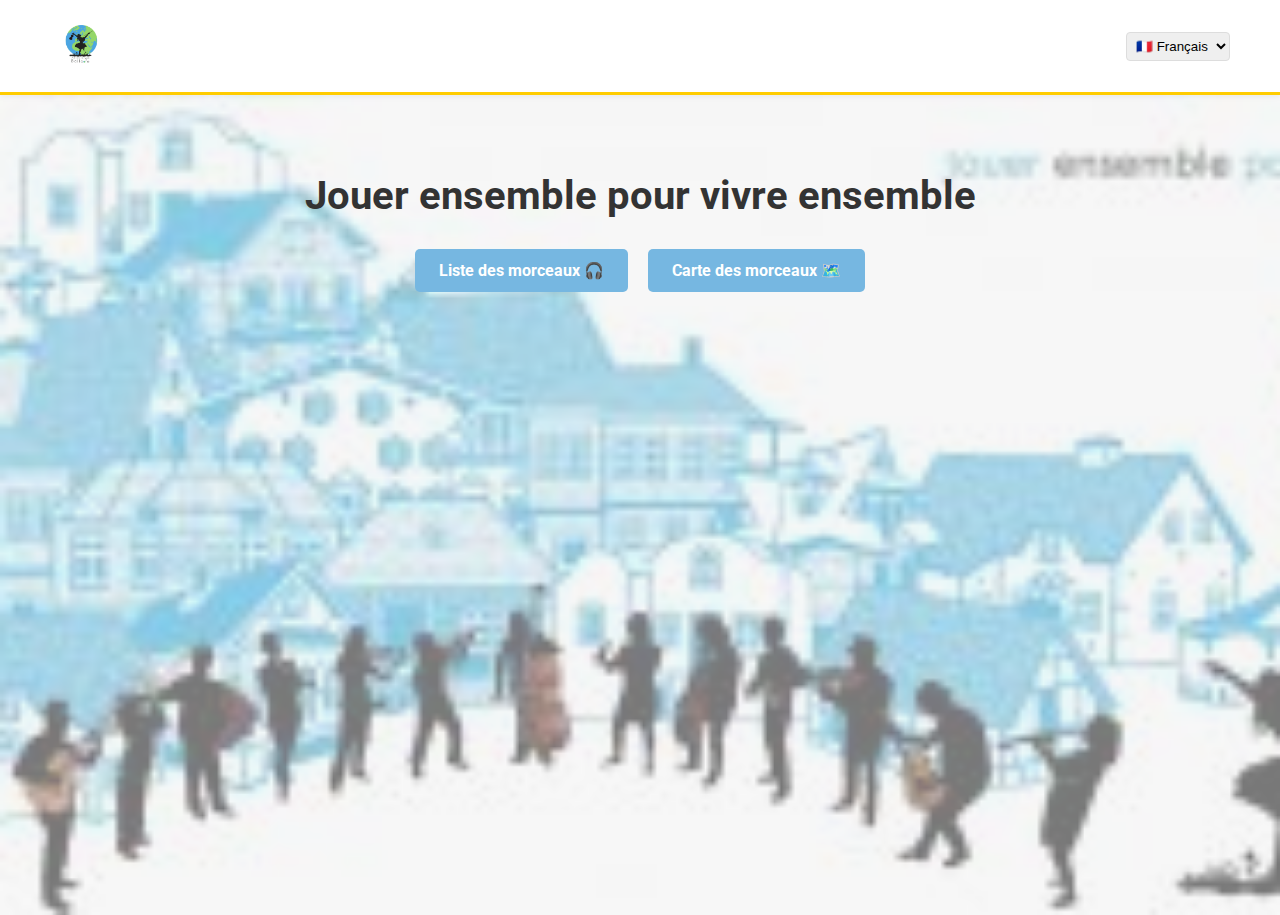
==== index.html @ b9c15def "Update index.html" ====
<!DOCTYPE html>
<html lang="fr">
<head>
    <meta charset="UTF-8">
    <meta name="viewport" content="width=device-width, initial-scale=1.0">
    <title>Ballade - Jouer ensemble pour vivre ensemble</title>
    <link rel="stylesheet" href="style.css">
    <link href="https://fonts.googleapis.com/css2?family=Roboto:wght@300;400;700&display=swap" rel="stylesheet">
</head>
<body>
    <header>
        <div class="logo-container">
            <img src="logo_de_ballade.png" alt="Association Ballade">
        </div>
        <nav>
        
        </nav>
        <select id="language-select">
            <option value="fr">🇫🇷 Français</option>
            <option value="en">🇬🇧 English</option>
        </select>
    </header>

    <main>
        <div class="hero-section">
            <div class="hero-illustration">
                <div class="background-houses" style="background-image: url('image_ballade.jpg');"></div>
                <div class="musicians">
                    <div class="musician-grid">
                        <!-- Musician silhouettes will be added via CSS -->
                    </div>
                </div>
                <div class="decorative-elements">
                    <div class="bird"></div>
                    <div class="tree"></div>
                    <div class="wagon"></div>
                </div>
            </div>
            <div class="hero-content">
                <h1>Jouer ensemble pour vivre ensemble</h1>
                <div class="cta-buttons">
                    <a href="tracks.html" class="cta-button">Liste des morceaux 🎧</a>
                    <a href="map.html" class="cta-button">Carte des morceaux 🗺️</a>
                </div>
            </div>
        </div>
    </main>

    <script src="lang.js"></script>
</body>
</html>
---- style.css ----
/* Variables globales */
:root {
  --primary-color: #ffcc00;
  --secondary-color: #ff6600;
  --accent-color: #ff0000;
  --dark-bg: rgba(0, 0, 0, 0.8);
  --gradient-bg: linear-gradient(45deg, #0f0c29, #302b63, #24243e);
  --box-shadow: 0px 0px 15px rgba(255, 204, 0, 0.5);
  --border: 3px solid var(--primary-color);
  --main-bg-color: #1e3a5f; /* Nouvelle couleur de fond (bleu marine) remplaçant le noir */
}

/* Base */
body {
  font-family: 'Press Start 2P', cursive;
  background: var(--main-bg-color);
  color: white;
  text-align: center;
  margin: 0;
  padding: 0;
}

/* Logo réduit */
.logo-container img {
  max-width: 40px; /* Logo beaucoup plus petit */
  height: auto;
  margin: 10px;
}

/* Navigation */
nav {
  background: rgba(0, 0, 0, 0.4); /* Fond semi-transparent */
  padding: 10px 0;
}

nav ul {
  list-style: none;
  padding: 0;
  margin: 0;
  display: flex;
  justify-content: center;
  gap: 20px;
}

nav ul li {
  display: inline;
}

nav ul li a {
  color: white;
  text-decoration: none;
  font-size: 16px;
  padding: 8px 12px;
  transition: 0.3s;
}

nav ul li a:hover {
  background: var(--primary-color);
  color: #222;
  border-radius: 5px;
}

/* Header */
header {
  display: flex;
  align-items: center;
  justify-content: space-between;
  background-color: var(--dark-bg);
  padding: 8px 15px;
  border-bottom: 3px solid var(--primary-color);
  box-shadow: 0px 3px 8px rgba(255, 204, 0, 0.5);
}

#title {
  flex-grow: 1;
  font-size: 1.3em;
  text-shadow: 2px 2px 4px rgba(255, 204, 0, 0.8);
}

/* Conteneurs */
#library, #player {
  margin: 25px auto;
  background: var(--dark-bg);
  padding: 15px;
  border-radius: 10px;
  box-shadow: var(--box-shadow);
  border: var(--border);
}

#library {
  width: 90%;
  max-width: 60px;
}

#player {
  width: 80%;
  max-width: 40px;
}

/* Sélecteur de langue */
#language-selector {
  font-size: 14px;
  padding: 4px;
  border-radius: 5px;
  border: 1px solid #ddd;
  cursor: pointer;
}

/* Bannière d'accueil */
.welcome-banner {
  background: linear-gradient(to right, rgba(30, 58, 95, 0.7), rgba(30, 58, 95, 0.9));
  padding: 20px;
  border-top: 2px solid var(--primary-color);
  border-bottom: 2px solid var(--primary-color);
}
/* 🗺️ Carte interactive */
#map-container {
    margin: 30px auto;
    width: 90%;
    max-width: 800px;
    padding: 10px;
    background: rgba(0, 0, 0, 0.6);
    border-radius: 12px;
    box-shadow: 0px 0px 15px rgba(255, 204, 0, 0.5);
    border: 2px solid #ffcc00;
}

#map {
    height: 450px;
    width: 100%;
    border-radius: 8px;
    border: 1px solid #ffcc00;
}

/* Styles pour les marqueurs de la carte */
.map-marker {
    color: #ffcc00;
    font-size: 1em;
    font-weight: bold;
}

.map-popup {
    max-width: 250px;
    padding: 10px;
    background: rgba(0, 0, 0, 0.8);
    color: white;
    border-radius: 5px;
    font-size: 0.9em;
}

.map-popup img {
    max-width: 100%;
    border-radius: 5px;
    margin-bottom: 8px;
}

/* Contrôles de la carte */
.map-controls {
    margin-top: 10px;
    display: flex;
    justify-content: center;
    gap: 10px;
}

.map-controls button {
    background: linear-gradient(45deg, #ffcc00, #ff6600);
    border: 1px solid white;
    color: black;
    padding: 8px 12px;
    cursor: pointer;
    font-size: 0.8em;
    border-radius: 5px;
    font-weight: bold;
    transition: 0.3s;
}

.map-controls button:hover {
    background: linear-gradient(45deg, #ff6600, #ff0000);
    transform: scale(1.05);
}

/* Style pour la légende de la carte */
.map-legend {
    background: rgba(0, 0, 0, 0.7);
    padding: 10px;
    border-radius: 5px;
    margin-top: 10px;
    display: flex;
    flex-wrap: wrap;
    justify-content: center;
    gap: 10px;
}

.legend-item {
    display: flex;
    align-items: center;
    margin-right: 15px;
}

.legend-color {
    width: 15px;
    height: 15px;
    margin-right: 5px;
    border-radius: 3px;
}

/* Responsive pour la carte */
@media (max-width: 768px) {
    #map {
        height: 350px;
    }
    
    .map-controls {
        flex-direction: column;
        align-items: center;
    }
}
/* Section des partitions PDF */
.pdf-section {
    margin-top: 20px;
    padding: 15px;
    background: #f8f9fa;
    border-radius: 8px;
    box-shadow: 0 4px 6px rgba(0, 0, 0, 0.1);
    text-align: center;
}

/* Titre de la section PDF */
.pdf-section h2 {
    color: #333;
    font-size: 20px;
    margin-bottom: 10px;
}

/* Conteneur du PDF */
iframe#pdf-viewer {
    width: 100%;
    height: 600px;
    border: none;
    background: #fff;
    box-shadow: 0 2px 10px rgba(0, 0, 0, 0.2);
    border-radius: 5px;
}

/* Style pour le bouton de téléchargement */
#downloadPDF {
    display: inline-block;
    margin-top: 15px;
    padding: 10px 15px;
    background: #007bff;
    color: white;
    text-decoration: none;
    border-radius: 5px;
    font-weight: bold;
    transition: 0.3s;
}

#downloadPDF:hover {
    background: #0056b3;
}
:root {
    --primary-blue: #76b7e1;
    --text-color: #333;
    --background-color: #f0f0f0;
}

body {
    font-family: 'Roboto', sans-serif;
    margin: 0;
    padding: 0;
    background-color: var(--background-color);
    color: var(--text-color);
}

header {
    display: flex;
    justify-content: space-between;
    align-items: center;
    padding: 15px 50px;
    background-color: white;
    box-shadow: 0 2px 5px rgba(0,0,0,0.1);
}

.logo-container img {
    max-height: 50px;
}

nav ul {
    display: flex;
    list-style: none;
    gap: 20px;
}

nav ul li a {
    text-decoration: none;
    color: var(--text-color);
    font-weight: 500;
    transition: color 0.3s;
}

nav ul li a:hover {
    color: var(--primary-blue);
}

#language-select {
    border: 1px solid #ddd;
    padding: 5px;
    border-radius: 4px;
}

.hero-section {
    position: relative;
    height: calc(100vh - 80px);
    display: flex;
    flex-direction: column;
}

.hero-illustration {
    position: absolute;
    top: 0;
    left: 0;
    width: 100%;
    height: 100%;
    z-index: 1;
    overflow: hidden;
}

.background-houses {
    position: absolute;
    top: 0;
    left: 0;
    width: 100%;
    height: 100%;
    background: url('background-houses.png') no-repeat center center;
    background-size: cover;
    opacity: 0.5;
}

.musicians {
    position: absolute;
    bottom: 0;
    left: 0;
    width: 100%;
    height: 50%;
    display: flex;
    justify-content: center;
    align-items: flex-end;
}

.musician-grid {
    display: flex;
    justify-content: center;
    align-items: flex-end;
    gap: 20px;
    width: 100%;
    height: 100%;
    background: url('musicians-silhouettes.png') no-repeat bottom center;
    background-size: contain;
}

.decorative-elements {
    position: absolute;
}

.bird {
    position: absolute;
    top: 50px;
    right: 50px;
    width: 100px;
    height: 100px;
    background: url('bird.png') no-repeat;
    background-size: contain;
}

.tree {
    position: absolute;
    bottom: 50px;
    right: 50px;
    width: 200px;
    height: 300px;
    background: url('tree.png') no-repeat;
    background-size: contain;
}

.wagon {
    position: absolute;
    bottom: 50px;
    left: 50px;
    width: 150px;
    height: 100px;
    background: url('wagon.png') no-repeat;
    background-size: contain;
}

.hero-content {
    position: relative;
    z-index: 10;
    text-align: center;
    padding-top: 50px;
}

.hero-content h1 {
    font-size: 2.5rem;
    color: var(--text-color);
    margin-bottom: 30px;
}

.cta-buttons {
    display: flex;
    justify-content: center;
    gap: 20px;
}

.cta-button {
    text-decoration: none;
    padding: 12px 24px;
    background-color: var(--primary-blue);
    color: white;
    border-radius: 5px;
    font-weight: bold;
    transition: background-color 0.3s;
}

.cta-button:hover {
    background-color: darken(var(--primary-blue), 10%);
}

@media (max-width: 768px) {
    header {
        flex-direction: column;
        padding: 15px;
    }

    nav ul {
        margin-top: 15px;
    }

    .hero-content h1 {
        font-size: 1.8rem;
    }

    .cta-buttons {
        flex-direction: column;
    }
}
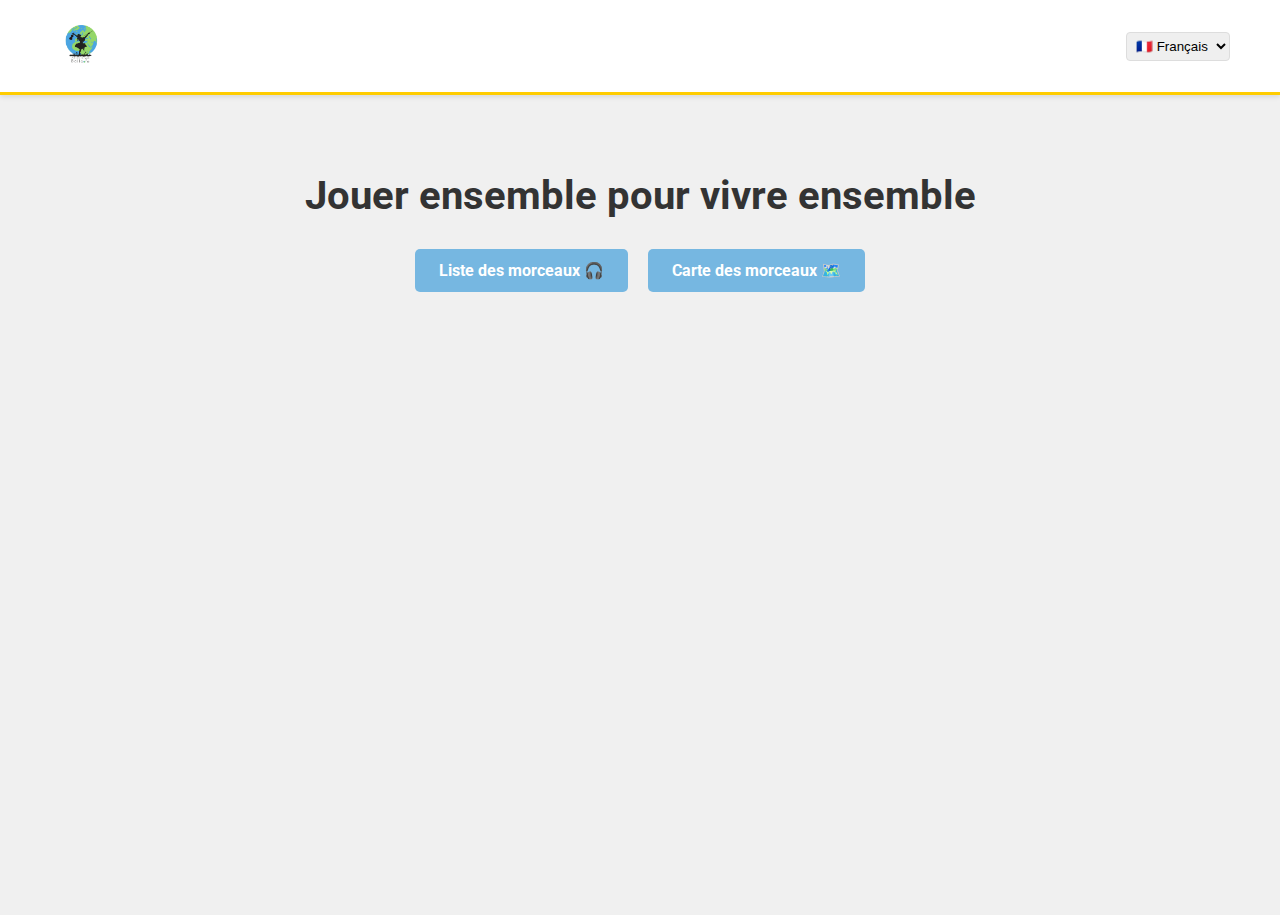
==== commit 3ded8fb2: "Update index.html" ====
--- a/index.html
+++ b/index.html
@@ -24,7 +24,7 @@
     <main>
         <div class="hero-section">
             <div class="hero-illustration">
-                <div class="background-houses" style="background-image: url('image_ballade.jpg');"></div>
+                <div class="background-houses" style="background-image: url('image_ballade1.jpg');"></div>
                 <div class="musicians">
                     <div class="musician-grid">
                         <!-- Musician silhouettes will be added via CSS -->
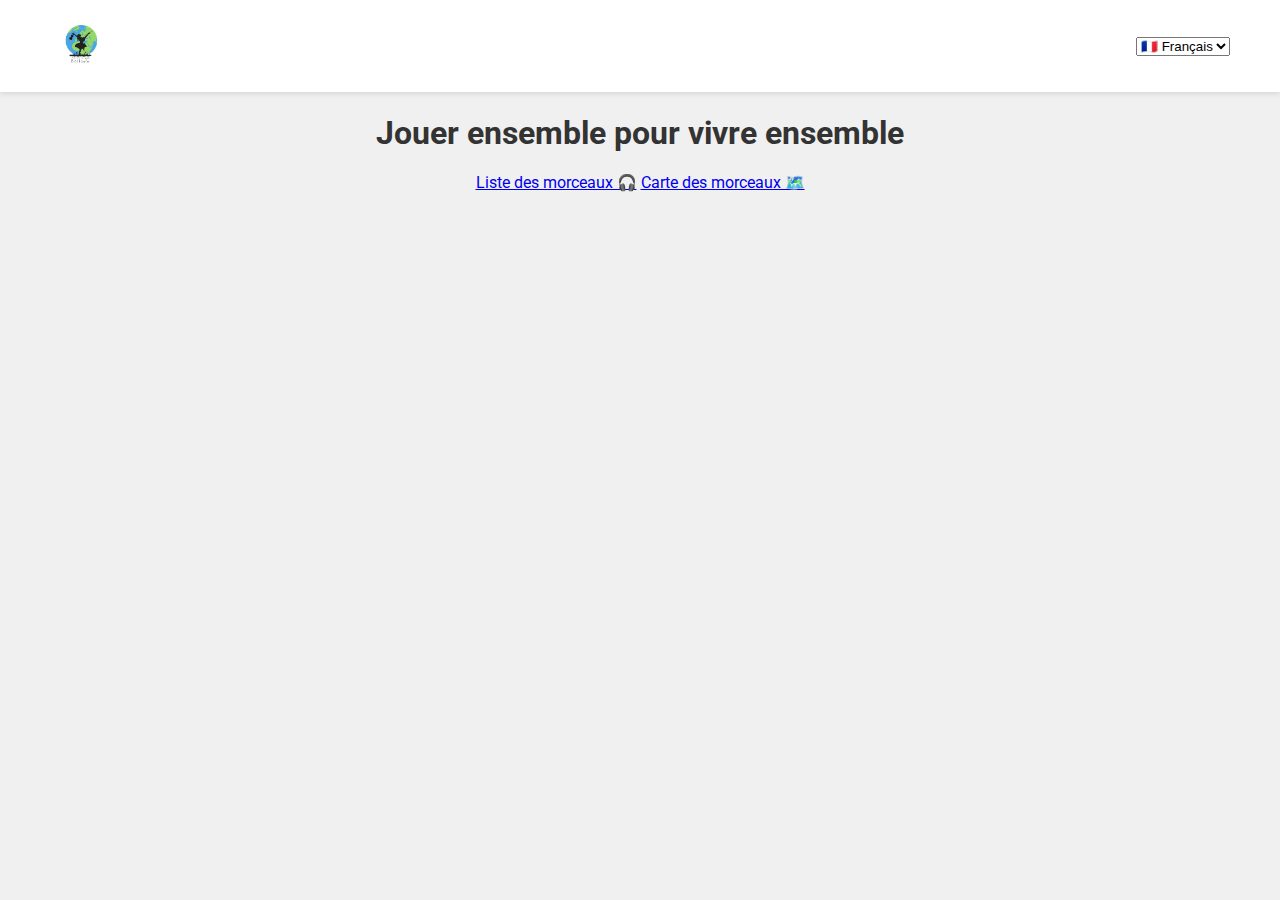
==== commit 17894f70: "Update index.html" ====
--- a/index.html
+++ b/index.html
@@ -24,7 +24,7 @@
     <main>
         <div class="hero-section">
             <div class="hero-illustration">
-                <div class="background-houses" style="background-image: url('image_ballade1.jpg');"></div>
+                <div class="background-houses" style="background-image: url('blanc.jpg');"></div>
                 <div class="musicians">
                     <div class="musician-grid">
                         <!-- Musician silhouettes will be added via CSS -->
--- a/style.css
+++ b/style.css
@@ -1,4 +1,6 @@
-/* Variables globales */
+/* ============================== */
+/*          VARIABLES GLOBALES     */
+/* ============================== */
 :root {
   --primary-color: #ffcc00;
   --secondary-color: #ff6600;
@@ -7,30 +9,40 @@
   --gradient-bg: linear-gradient(45deg, #0f0c29, #302b63, #24243e);
   --box-shadow: 0px 0px 15px rgba(255, 204, 0, 0.5);
   --border: 3px solid var(--primary-color);
-  --main-bg-color: #1e3a5f; /* Nouvelle couleur de fond (bleu marine) remplaçant le noir */
+  --main-bg-color: #1e3a5f;
+  --primary-blue: #76b7e1;
+  --text-color: #333;
+  --background-color: #f0f0f0;
 }
 
-/* Base */
+/* ============================== */
+/*          STYLES GÉNÉRAUX       */
+/* ============================== */
 body {
-  font-family: 'Press Start 2P', cursive;
-  background: var(--main-bg-color);
-  color: white;
-  text-align: center;
+  font-family: 'Roboto', sans-serif;
+  background: var(--background-color);
+  color: var(--text-color);
   margin: 0;
   padding: 0;
+  text-align: center;
 }
 
-/* Logo réduit */
+/* ============================== */
+/*          HEADER & NAVIGATION   */
+/* ============================== */
+header {
+  display: flex;
+  justify-content: space-between;
+  align-items: center;
+  padding: 15px 50px;
+  background-color: white;
+  box-shadow: 0 2px 5px rgba(0,0,0,0.1);
+}
+
 .logo-container img {
-  max-width: 40px; /* Logo beaucoup plus petit */
+  max-width: 40px;
   height: auto;
   margin: 10px;
-}
-
-/* Navigation */
-nav {
-  background: rgba(0, 0, 0, 0.4); /* Fond semi-transparent */
-  padding: 10px 0;
 }
 
 nav ul {
@@ -42,42 +54,33 @@
   gap: 20px;
 }
 
-nav ul li {
-  display: inline;
-}
-
 nav ul li a {
-  color: white;
   text-decoration: none;
+  color: var(--text-color);
   font-size: 16px;
   padding: 8px 12px;
   transition: 0.3s;
 }
 
 nav ul li a:hover {
+  color: var(--primary-blue);
   background: var(--primary-color);
-  color: #222;
   border-radius: 5px;
 }
 
-/* Header */
-header {
-  display: flex;
-  align-items: center;
-  justify-content: space-between;
-  background-color: var(--dark-bg);
-  padding: 8px 15px;
-  border-bottom: 3px solid var(--primary-color);
-  box-shadow: 0px 3px 8px rgba(255, 204, 0, 0.5);
+/* ============================== */
+/*          SECTIONS PRINCIPALES  */
+/* ============================== */
+
+/* Section Bannière */
+.welcome-banner {
+  background: linear-gradient(to right, rgba(30, 58, 95, 0.7), rgba(30, 58, 95, 0.9));
+  padding: 20px;
+  border-top: 2px solid var(--primary-color);
+  border-bottom: 2px solid var(--primary-color);
 }
 
-#title {
-  flex-grow: 1;
-  font-size: 1.3em;
-  text-shadow: 2px 2px 4px rgba(255, 204, 0, 0.8);
-}
-
-/* Conteneurs */
+/* Bibliothèque et lecteur audio */
 #library, #player {
   margin: 25px auto;
   background: var(--dark-bg);
@@ -87,359 +90,96 @@
   border: var(--border);
 }
 
-#library {
+#library { max-width: 60px; }
+#player { max-width: 40px; }
+
+/* Carte interactive */
+#map-container {
+  margin: 30px auto;
   width: 90%;
-  max-width: 60px;
-}
-
-#player {
-  width: 80%;
-  max-width: 40px;
-}
-
-/* Sélecteur de langue */
-#language-selector {
-  font-size: 14px;
-  padding: 4px;
-  border-radius: 5px;
-  border: 1px solid #ddd;
-  cursor: pointer;
-}
-
-/* Bannière d'accueil */
-.welcome-banner {
-  background: linear-gradient(to right, rgba(30, 58, 95, 0.7), rgba(30, 58, 95, 0.9));
-  padding: 20px;
-  border-top: 2px solid var(--primary-color);
-  border-bottom: 2px solid var(--primary-color);
-}
-/* 🗺️ Carte interactive */
-#map-container {
-    margin: 30px auto;
-    width: 90%;
-    max-width: 800px;
-    padding: 10px;
-    background: rgba(0, 0, 0, 0.6);
-    border-radius: 12px;
-    box-shadow: 0px 0px 15px rgba(255, 204, 0, 0.5);
-    border: 2px solid #ffcc00;
+  max-width: 800px;
+  padding: 10px;
+  background: rgba(0, 0, 0, 0.6);
+  border-radius: 12px;
+  box-shadow: var(--box-shadow);
+  border: 2px solid var(--primary-color);
 }
 
 #map {
-    height: 450px;
-    width: 100%;
-    border-radius: 8px;
-    border: 1px solid #ffcc00;
+  height: 450px;
+  width: 100%;
+  border-radius: 8px;
+  border: 1px solid var(--primary-color);
 }
 
-/* Styles pour les marqueurs de la carte */
-.map-marker {
-    color: #ffcc00;
-    font-size: 1em;
-    font-weight: bold;
-}
-
-.map-popup {
-    max-width: 250px;
-    padding: 10px;
-    background: rgba(0, 0, 0, 0.8);
-    color: white;
-    border-radius: 5px;
-    font-size: 0.9em;
-}
-
-.map-popup img {
-    max-width: 100%;
-    border-radius: 5px;
-    margin-bottom: 8px;
-}
-
-/* Contrôles de la carte */
+/* ============================== */
+/*        ÉLÉMENTS INTERACTIFS    */
+/* ============================== */
 .map-controls {
-    margin-top: 10px;
-    display: flex;
-    justify-content: center;
-    gap: 10px;
+  margin-top: 10px;
+  display: flex;
+  justify-content: center;
+  gap: 10px;
 }
 
 .map-controls button {
-    background: linear-gradient(45deg, #ffcc00, #ff6600);
-    border: 1px solid white;
-    color: black;
-    padding: 8px 12px;
-    cursor: pointer;
-    font-size: 0.8em;
-    border-radius: 5px;
-    font-weight: bold;
-    transition: 0.3s;
+  background: linear-gradient(45deg, var(--primary-color), var(--secondary-color));
+  border: 1px solid white;
+  color: black;
+  padding: 8px 12px;
+  cursor: pointer;
+  font-size: 0.8em;
+  border-radius: 5px;
+  font-weight: bold;
+  transition: 0.3s;
 }
 
 .map-controls button:hover {
-    background: linear-gradient(45deg, #ff6600, #ff0000);
-    transform: scale(1.05);
+  background: linear-gradient(45deg, var(--secondary-color), var(--accent-color));
+  transform: scale(1.05);
 }
 
-/* Style pour la légende de la carte */
-.map-legend {
-    background: rgba(0, 0, 0, 0.7);
-    padding: 10px;
-    border-radius: 5px;
-    margin-top: 10px;
-    display: flex;
-    flex-wrap: wrap;
-    justify-content: center;
-    gap: 10px;
-}
-
-.legend-item {
-    display: flex;
-    align-items: center;
-    margin-right: 15px;
-}
-
-.legend-color {
-    width: 15px;
-    height: 15px;
-    margin-right: 5px;
-    border-radius: 3px;
-}
-
-/* Responsive pour la carte */
-@media (max-width: 768px) {
-    #map {
-        height: 350px;
-    }
-    
-    .map-controls {
-        flex-direction: column;
-        align-items: center;
-    }
-}
-/* Section des partitions PDF */
-.pdf-section {
-    margin-top: 20px;
-    padding: 15px;
-    background: #f8f9fa;
-    border-radius: 8px;
-    box-shadow: 0 4px 6px rgba(0, 0, 0, 0.1);
-    text-align: center;
-}
-
-/* Titre de la section PDF */
-.pdf-section h2 {
-    color: #333;
-    font-size: 20px;
-    margin-bottom: 10px;
-}
-
-/* Conteneur du PDF */
-iframe#pdf-viewer {
-    width: 100%;
-    height: 600px;
-    border: none;
-    background: #fff;
-    box-shadow: 0 2px 10px rgba(0, 0, 0, 0.2);
-    border-radius: 5px;
-}
-
-/* Style pour le bouton de téléchargement */
+/* Bouton de téléchargement */
 #downloadPDF {
-    display: inline-block;
-    margin-top: 15px;
-    padding: 10px 15px;
-    background: #007bff;
-    color: white;
-    text-decoration: none;
-    border-radius: 5px;
-    font-weight: bold;
-    transition: 0.3s;
+  display: inline-block;
+  margin-top: 15px;
+  padding: 10px 15px;
+  background: #007bff;
+  color: white;
+  text-decoration: none;
+  border-radius: 5px;
+  font-weight: bold;
+  transition: 0.3s;
 }
 
 #downloadPDF:hover {
-    background: #0056b3;
-}
-:root {
-    --primary-blue: #76b7e1;
-    --text-color: #333;
-    --background-color: #f0f0f0;
+  background: #0056b3;
 }
 
-body {
-    font-family: 'Roboto', sans-serif;
-    margin: 0;
-    padding: 0;
-    background-color: var(--background-color);
-    color: var(--text-color);
+/* ============================== */
+/*        RESPONSIVE DESIGN       */
+/* ============================== */
+@media (max-width: 768px) {
+  header {
+    flex-direction: column;
+    padding: 15px;
+  }
+
+  nav ul {
+    flex-direction: column;
+    align-items: center;
+  }
+
+  #map {
+    height: 350px;
+  }
+  
+  .map-controls {
+    flex-direction: column;
+    align-items: center;
+  }
+
+  .hero-content h1 {
+    font-size: 1.8rem;
+  }
 }
-
-header {
-    display: flex;
-    justify-content: space-between;
-    align-items: center;
-    padding: 15px 50px;
-    background-color: white;
-    box-shadow: 0 2px 5px rgba(0,0,0,0.1);
-}
-
-.logo-container img {
-    max-height: 50px;
-}
-
-nav ul {
-    display: flex;
-    list-style: none;
-    gap: 20px;
-}
-
-nav ul li a {
-    text-decoration: none;
-    color: var(--text-color);
-    font-weight: 500;
-    transition: color 0.3s;
-}
-
-nav ul li a:hover {
-    color: var(--primary-blue);
-}
-
-#language-select {
-    border: 1px solid #ddd;
-    padding: 5px;
-    border-radius: 4px;
-}
-
-.hero-section {
-    position: relative;
-    height: calc(100vh - 80px);
-    display: flex;
-    flex-direction: column;
-}
-
-.hero-illustration {
-    position: absolute;
-    top: 0;
-    left: 0;
-    width: 100%;
-    height: 100%;
-    z-index: 1;
-    overflow: hidden;
-}
-
-.background-houses {
-    position: absolute;
-    top: 0;
-    left: 0;
-    width: 100%;
-    height: 100%;
-    background: url('background-houses.png') no-repeat center center;
-    background-size: cover;
-    opacity: 0.5;
-}
-
-.musicians {
-    position: absolute;
-    bottom: 0;
-    left: 0;
-    width: 100%;
-    height: 50%;
-    display: flex;
-    justify-content: center;
-    align-items: flex-end;
-}
-
-.musician-grid {
-    display: flex;
-    justify-content: center;
-    align-items: flex-end;
-    gap: 20px;
-    width: 100%;
-    height: 100%;
-    background: url('musicians-silhouettes.png') no-repeat bottom center;
-    background-size: contain;
-}
-
-.decorative-elements {
-    position: absolute;
-}
-
-.bird {
-    position: absolute;
-    top: 50px;
-    right: 50px;
-    width: 100px;
-    height: 100px;
-    background: url('bird.png') no-repeat;
-    background-size: contain;
-}
-
-.tree {
-    position: absolute;
-    bottom: 50px;
-    right: 50px;
-    width: 200px;
-    height: 300px;
-    background: url('tree.png') no-repeat;
-    background-size: contain;
-}
-
-.wagon {
-    position: absolute;
-    bottom: 50px;
-    left: 50px;
-    width: 150px;
-    height: 100px;
-    background: url('wagon.png') no-repeat;
-    background-size: contain;
-}
-
-.hero-content {
-    position: relative;
-    z-index: 10;
-    text-align: center;
-    padding-top: 50px;
-}
-
-.hero-content h1 {
-    font-size: 2.5rem;
-    color: var(--text-color);
-    margin-bottom: 30px;
-}
-
-.cta-buttons {
-    display: flex;
-    justify-content: center;
-    gap: 20px;
-}
-
-.cta-button {
-    text-decoration: none;
-    padding: 12px 24px;
-    background-color: var(--primary-blue);
-    color: white;
-    border-radius: 5px;
-    font-weight: bold;
-    transition: background-color 0.3s;
-}
-
-.cta-button:hover {
-    background-color: darken(var(--primary-blue), 10%);
-}
-
-@media (max-width: 768px) {
-    header {
-        flex-direction: column;
-        padding: 15px;
-    }
-
-    nav ul {
-        margin-top: 15px;
-    }
-
-    .hero-content h1 {
-        font-size: 1.8rem;
-    }
-
-    .cta-buttons {
-        flex-direction: column;
-    }
-}
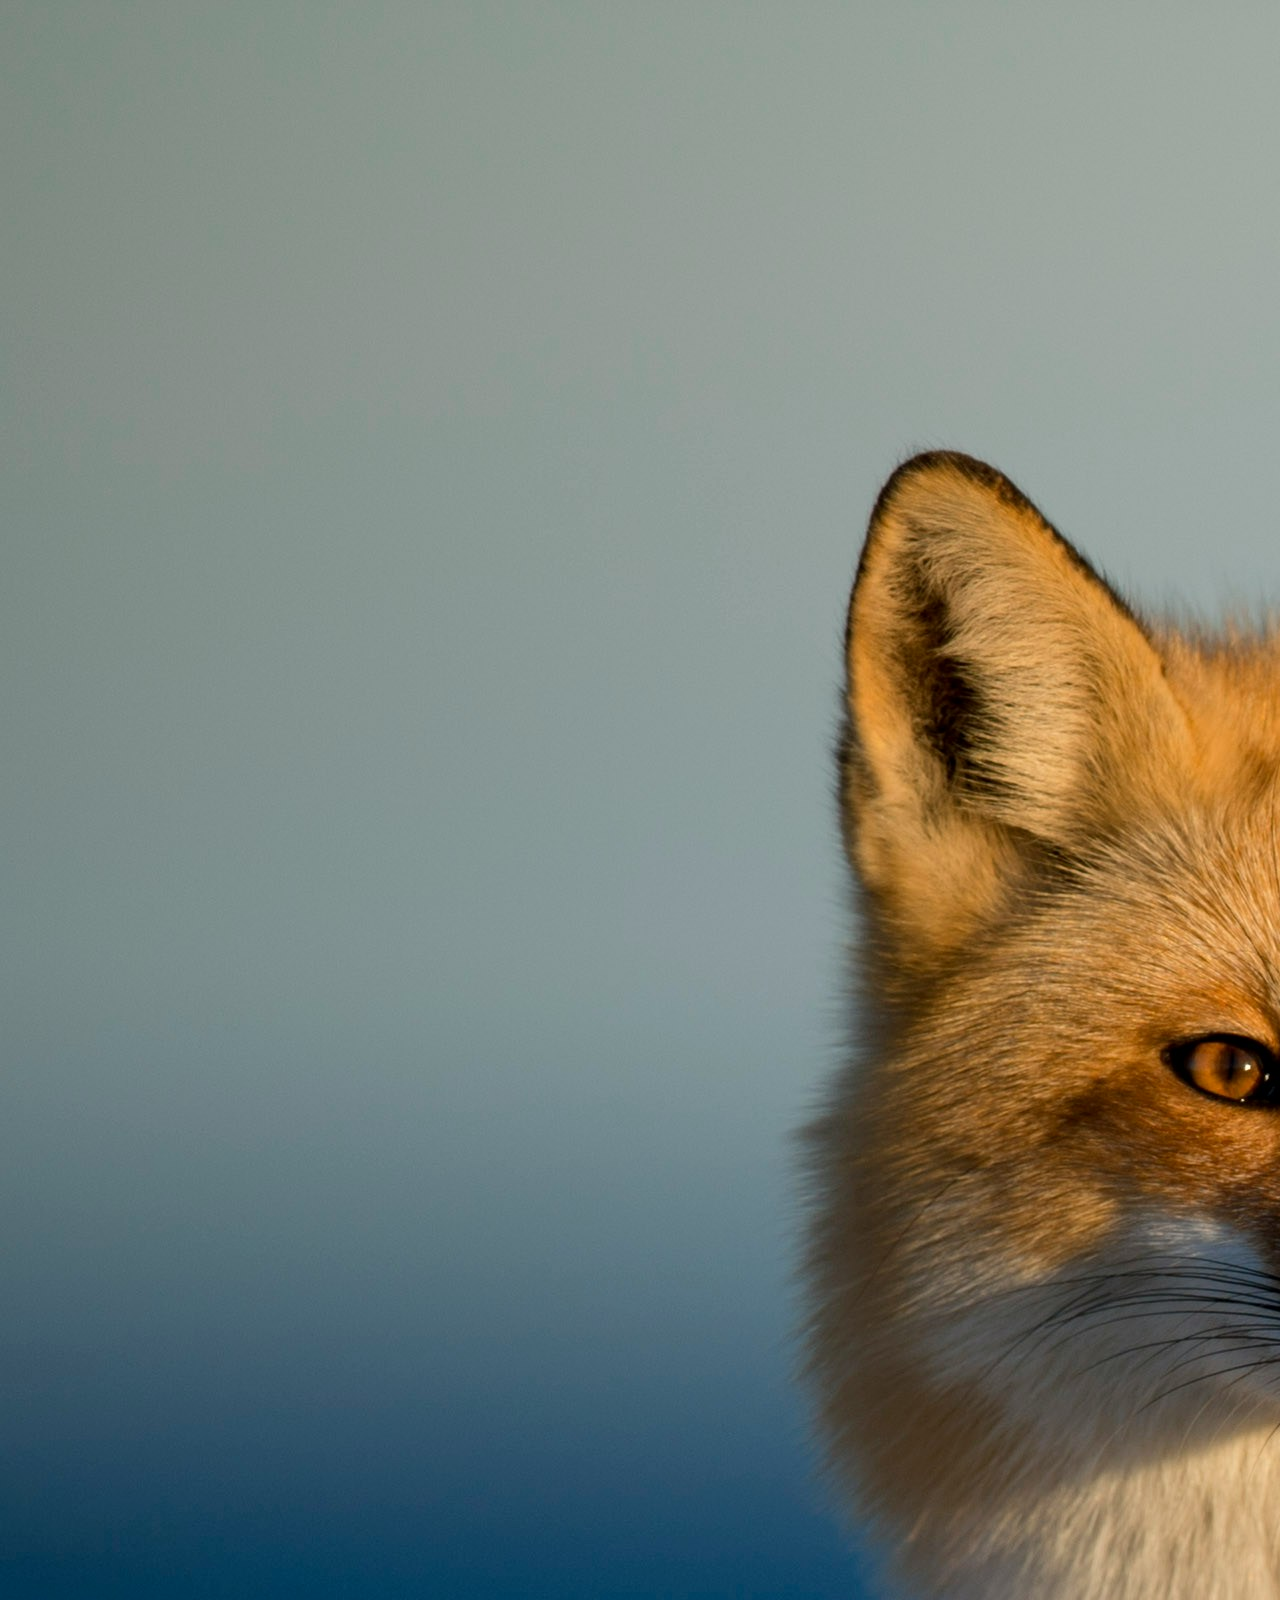
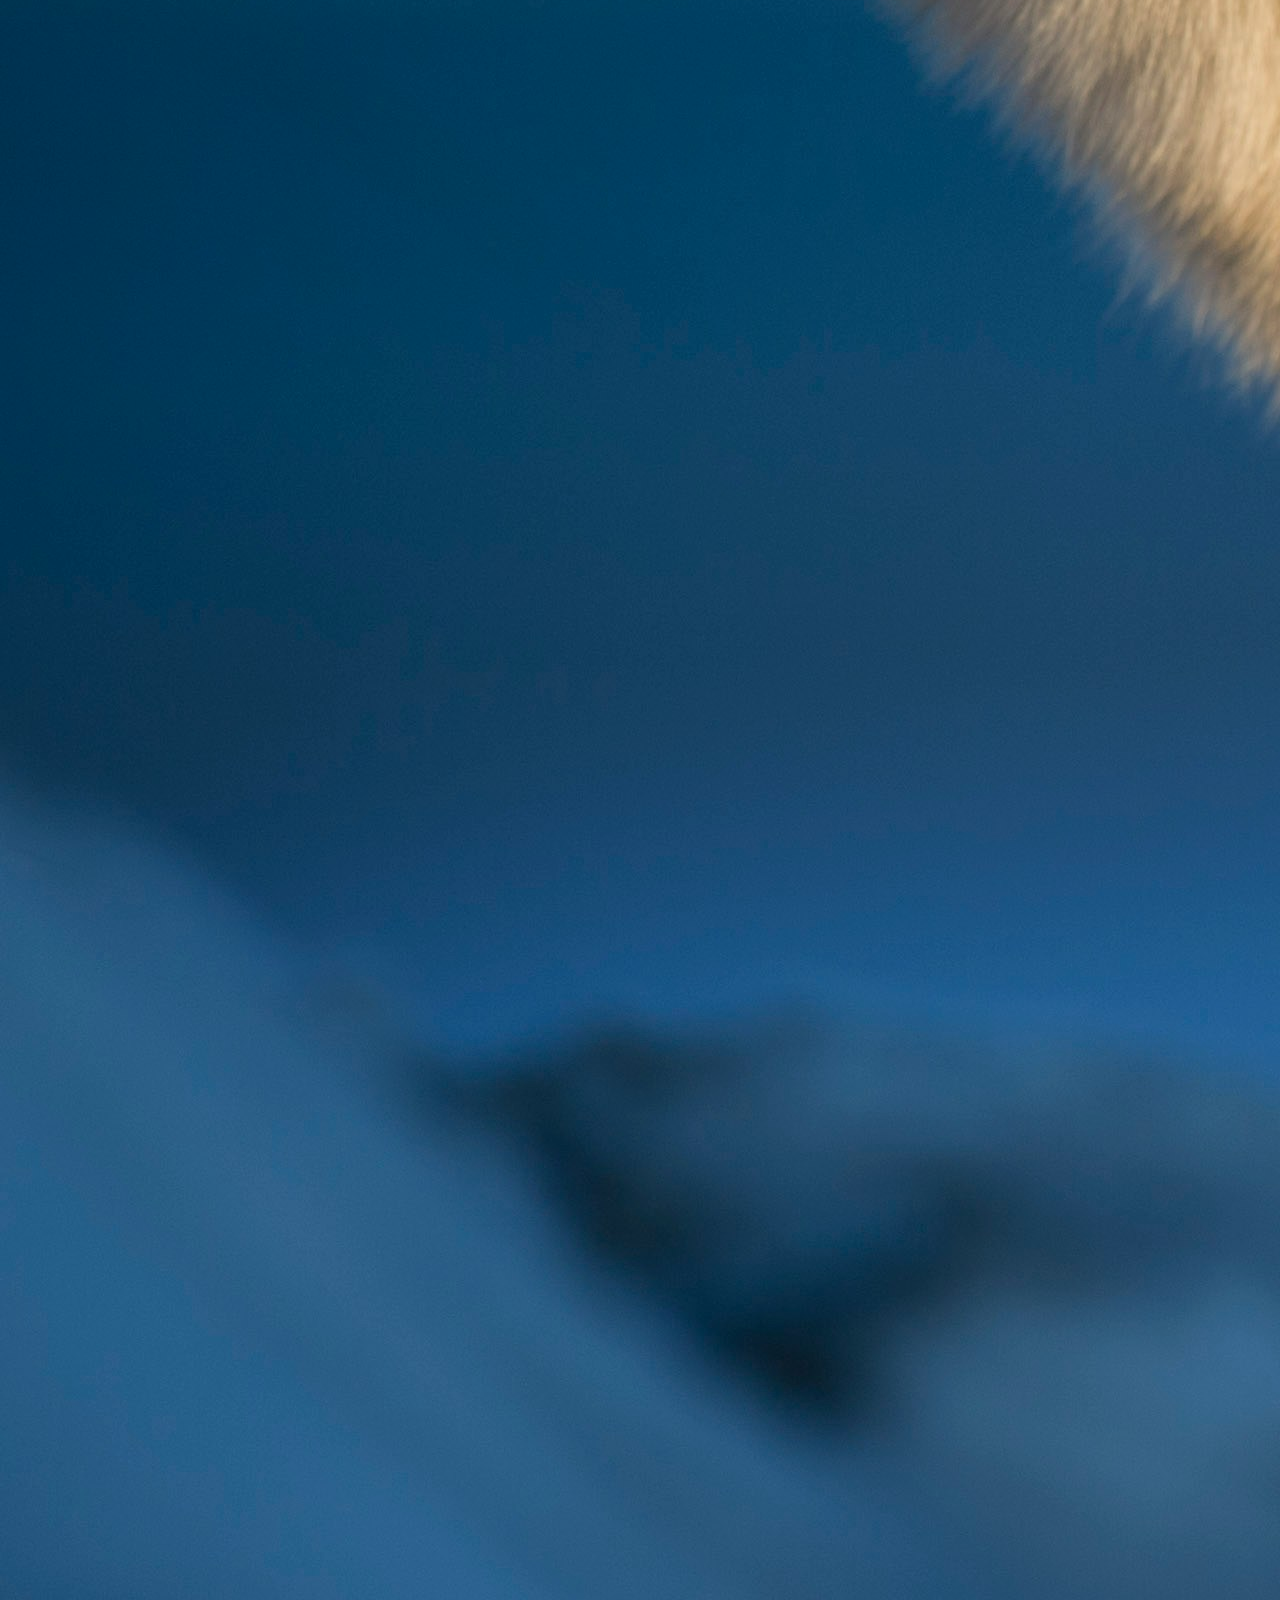
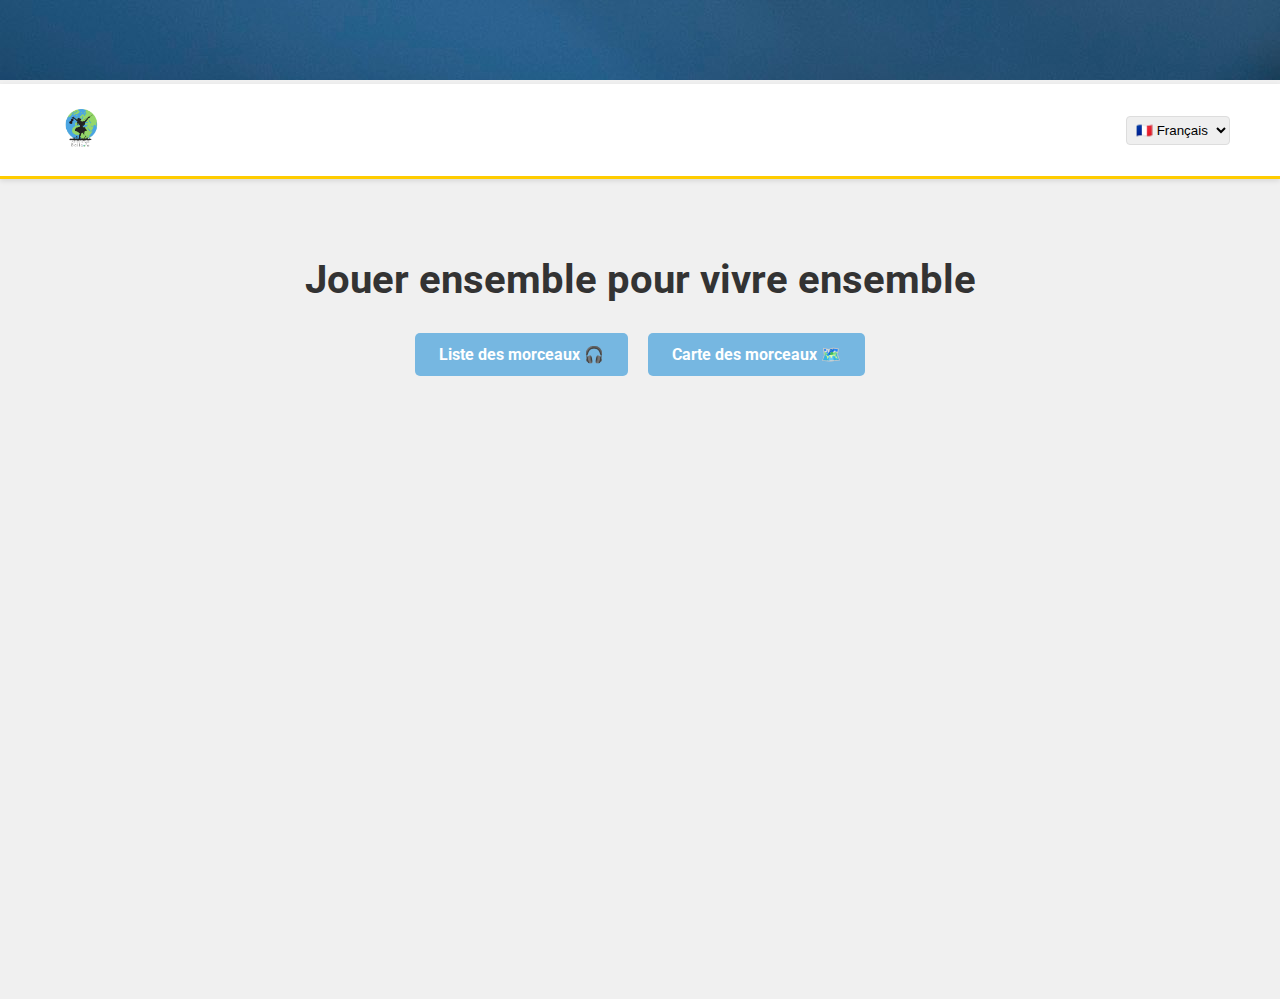
==== commit a8a0f79f: "Update index.html" ====
--- a/index.html
+++ b/index.html
@@ -8,12 +8,15 @@
     <link href="https://fonts.googleapis.com/css2?family=Roboto:wght@300;400;700&display=swap" rel="stylesheet">
 </head>
 <body>
+    <!-- Image de fond -->
+    <img src="renard.jpg" alt="Fond musical" class="background-image">
+
     <header>
         <div class="logo-container">
             <img src="logo_de_ballade.png" alt="Association Ballade">
         </div>
         <nav>
-        
+            <!-- Navigation à compléter si besoin -->
         </nav>
         <select id="language-select">
             <option value="fr">🇫🇷 Français</option>
@@ -23,19 +26,6 @@
 
     <main>
         <div class="hero-section">
-            <div class="hero-illustration">
-                <div class="background-houses" style="background-image: url('blanc.jpg');"></div>
-                <div class="musicians">
-                    <div class="musician-grid">
-                        <!-- Musician silhouettes will be added via CSS -->
-                    </div>
-                </div>
-                <div class="decorative-elements">
-                    <div class="bird"></div>
-                    <div class="tree"></div>
-                    <div class="wagon"></div>
-                </div>
-            </div>
             <div class="hero-content">
                 <h1>Jouer ensemble pour vivre ensemble</h1>
                 <div class="cta-buttons">
--- a/style.css
+++ b/style.css
@@ -1,6 +1,4 @@
-/* ============================== */
-/*          VARIABLES GLOBALES     */
-/* ============================== */
+/* Variables globales */
 :root {
   --primary-color: #ffcc00;
   --secondary-color: #ff6600;
@@ -9,40 +7,30 @@
   --gradient-bg: linear-gradient(45deg, #0f0c29, #302b63, #24243e);
   --box-shadow: 0px 0px 15px rgba(255, 204, 0, 0.5);
   --border: 3px solid var(--primary-color);
-  --main-bg-color: #1e3a5f;
-  --primary-blue: #76b7e1;
-  --text-color: #333;
-  --background-color: #f0f0f0;
-}
-
-/* ============================== */
-/*          STYLES GÉNÉRAUX       */
-/* ============================== */
+  --main-bg-color: #1e3a5f; /* Nouvelle couleur de fond (bleu marine) remplaçant le noir */
+}
+
+/* Base */
 body {
-  font-family: 'Roboto', sans-serif;
-  background: var(--background-color);
-  color: var(--text-color);
+  font-family: 'Press Start 2P', cursive;
+  background: var(--main-bg-color);
+  color: white;
+  text-align: center;
   margin: 0;
   padding: 0;
-  text-align: center;
-}
-
-/* ============================== */
-/*          HEADER & NAVIGATION   */
-/* ============================== */
-header {
-  display: flex;
-  justify-content: space-between;
-  align-items: center;
-  padding: 15px 50px;
-  background-color: white;
-  box-shadow: 0 2px 5px rgba(0,0,0,0.1);
-}
-
+}
+
+/* Logo réduit */
 .logo-container img {
-  max-width: 40px;
+  max-width: 40px; /* Logo beaucoup plus petit */
   height: auto;
   margin: 10px;
+}
+
+/* Navigation */
+nav {
+  background: rgba(0, 0, 0, 0.4); /* Fond semi-transparent */
+  padding: 10px 0;
 }
 
 nav ul {
@@ -54,33 +42,42 @@
   gap: 20px;
 }
 
+nav ul li {
+  display: inline;
+}
+
 nav ul li a {
+  color: white;
   text-decoration: none;
-  color: var(--text-color);
   font-size: 16px;
   padding: 8px 12px;
   transition: 0.3s;
 }
 
 nav ul li a:hover {
-  color: var(--primary-blue);
   background: var(--primary-color);
+  color: #222;
   border-radius: 5px;
 }
 
-/* ============================== */
-/*          SECTIONS PRINCIPALES  */
-/* ============================== */
-
-/* Section Bannière */
-.welcome-banner {
-  background: linear-gradient(to right, rgba(30, 58, 95, 0.7), rgba(30, 58, 95, 0.9));
-  padding: 20px;
-  border-top: 2px solid var(--primary-color);
-  border-bottom: 2px solid var(--primary-color);
-}
-
-/* Bibliothèque et lecteur audio */
+/* Header */
+header {
+  display: flex;
+  align-items: center;
+  justify-content: space-between;
+  background-color: var(--dark-bg);
+  padding: 8px 15px;
+  border-bottom: 3px solid var(--primary-color);
+  box-shadow: 0px 3px 8px rgba(255, 204, 0, 0.5);
+}
+
+#title {
+  flex-grow: 1;
+  font-size: 1.3em;
+  text-shadow: 2px 2px 4px rgba(255, 204, 0, 0.8);
+}
+
+/* Conteneurs */
 #library, #player {
   margin: 25px auto;
   background: var(--dark-bg);
@@ -90,96 +87,401 @@
   border: var(--border);
 }
 
-#library { max-width: 60px; }
-#player { max-width: 40px; }
-
-/* Carte interactive */
+#library {
+  width: 90%;
+  max-width: 60px;
+}
+
+#player {
+  width: 80%;
+  max-width: 40px;
+}
+
+/* Sélecteur de langue */
+#language-selector {
+  font-size: 14px;
+  padding: 4px;
+  border-radius: 5px;
+  border: 1px solid #ddd;
+  cursor: pointer;
+}
+
+/* Bannière d'accueil */
+.welcome-banner {
+  background: linear-gradient(to right, rgba(30, 58, 95, 0.7), rgba(30, 58, 95, 0.9));
+  padding: 20px;
+  border-top: 2px solid var(--primary-color);
+  border-bottom: 2px solid var(--primary-color);
+}
+/* 🗺️ Carte interactive */
 #map-container {
-  margin: 30px auto;
-  width: 90%;
-  max-width: 800px;
-  padding: 10px;
-  background: rgba(0, 0, 0, 0.6);
-  border-radius: 12px;
-  box-shadow: var(--box-shadow);
-  border: 2px solid var(--primary-color);
+    margin: 30px auto;
+    width: 90%;
+    max-width: 800px;
+    padding: 10px;
+    background: rgba(0, 0, 0, 0.6);
+    border-radius: 12px;
+    box-shadow: 0px 0px 15px rgba(255, 204, 0, 0.5);
+    border: 2px solid #ffcc00;
 }
 
 #map {
-  height: 450px;
-  width: 100%;
-  border-radius: 8px;
-  border: 1px solid var(--primary-color);
-}
-
-/* ============================== */
-/*        ÉLÉMENTS INTERACTIFS    */
-/* ============================== */
+    height: 450px;
+    width: 100%;
+    border-radius: 8px;
+    border: 1px solid #ffcc00;
+}
+
+/* Styles pour les marqueurs de la carte */
+.map-marker {
+    color: #ffcc00;
+    font-size: 1em;
+    font-weight: bold;
+}
+
+.map-popup {
+    max-width: 250px;
+    padding: 10px;
+    background: rgba(0, 0, 0, 0.8);
+    color: white;
+    border-radius: 5px;
+    font-size: 0.9em;
+}
+
+.map-popup img {
+    max-width: 100%;
+    border-radius: 5px;
+    margin-bottom: 8px;
+}
+
+/* Contrôles de la carte */
 .map-controls {
-  margin-top: 10px;
-  display: flex;
-  justify-content: center;
-  gap: 10px;
+    margin-top: 10px;
+    display: flex;
+    justify-content: center;
+    gap: 10px;
 }
 
 .map-controls button {
-  background: linear-gradient(45deg, var(--primary-color), var(--secondary-color));
-  border: 1px solid white;
-  color: black;
-  padding: 8px 12px;
-  cursor: pointer;
-  font-size: 0.8em;
-  border-radius: 5px;
-  font-weight: bold;
-  transition: 0.3s;
+    background: linear-gradient(45deg, #ffcc00, #ff6600);
+    border: 1px solid white;
+    color: black;
+    padding: 8px 12px;
+    cursor: pointer;
+    font-size: 0.8em;
+    border-radius: 5px;
+    font-weight: bold;
+    transition: 0.3s;
 }
 
 .map-controls button:hover {
-  background: linear-gradient(45deg, var(--secondary-color), var(--accent-color));
-  transform: scale(1.05);
-}
-
-/* Bouton de téléchargement */
+    background: linear-gradient(45deg, #ff6600, #ff0000);
+    transform: scale(1.05);
+}
+
+/* Style pour la légende de la carte */
+.map-legend {
+    background: rgba(0, 0, 0, 0.7);
+    padding: 10px;
+    border-radius: 5px;
+    margin-top: 10px;
+    display: flex;
+    flex-wrap: wrap;
+    justify-content: center;
+    gap: 10px;
+}
+
+.legend-item {
+    display: flex;
+    align-items: center;
+    margin-right: 15px;
+}
+
+.legend-color {
+    width: 15px;
+    height: 15px;
+    margin-right: 5px;
+    border-radius: 3px;
+}
+
+/* Responsive pour la carte */
+@media (max-width: 768px) {
+    #map {
+        height: 350px;
+    }
+    
+    .map-controls {
+        flex-direction: column;
+        align-items: center;
+    }
+}
+/* Section des partitions PDF */
+.pdf-section {
+    margin-top: 20px;
+    padding: 15px;
+    background: #f8f9fa;
+    border-radius: 8px;
+    box-shadow: 0 4px 6px rgba(0, 0, 0, 0.1);
+    text-align: center;
+}
+
+/* Titre de la section PDF */
+.pdf-section h2 {
+    color: #333;
+    font-size: 20px;
+    margin-bottom: 10px;
+}
+
+/* Conteneur du PDF */
+iframe#pdf-viewer {
+    width: 100%;
+    height: 600px;
+    border: none;
+    background: #fff;
+    box-shadow: 0 2px 10px rgba(0, 0, 0, 0.2);
+    border-radius: 5px;
+}
+
+/* Style pour le bouton de téléchargement */
 #downloadPDF {
-  display: inline-block;
-  margin-top: 15px;
-  padding: 10px 15px;
-  background: #007bff;
-  color: white;
-  text-decoration: none;
-  border-radius: 5px;
-  font-weight: bold;
-  transition: 0.3s;
+    display: inline-block;
+    margin-top: 15px;
+    padding: 10px 15px;
+    background: #007bff;
+    color: white;
+    text-decoration: none;
+    border-radius: 5px;
+    font-weight: bold;
+    transition: 0.3s;
 }
 
 #downloadPDF:hover {
-  background: #0056b3;
-}
-
-/* ============================== */
-/*        RESPONSIVE DESIGN       */
-/* ============================== */
+    background: #0056b3;
+}
+:root {
+    --primary-blue: #76b7e1;
+    --text-color: #333;
+    --background-color: #f0f0f0;
+}
+
+body {
+    font-family: 'Roboto', sans-serif;
+    margin: 0;
+    padding: 0;
+    background-color: var(--background-color);
+    color: var(--text-color);
+}
+
+header {
+    display: flex;
+    justify-content: space-between;
+    align-items: center;
+    padding: 15px 50px;
+    background-color: white;
+    box-shadow: 0 2px 5px rgba(0,0,0,0.1);
+}
+
+.logo-container img {
+    max-height: 50px;
+}
+
+nav ul {
+    display: flex;
+    list-style: none;
+    gap: 20px;
+}
+
+nav ul li a {
+    text-decoration: none;
+    color: var(--text-color);
+    font-weight: 500;
+    transition: color 0.3s;
+}
+
+nav ul li a:hover {
+    color: var(--primary-blue);
+}
+
+#language-select {
+    border: 1px solid #ddd;
+    padding: 5px;
+    border-radius: 4px;
+}
+
+.hero-section {
+    position: relative;
+    height: calc(100vh - 80px);
+    display: flex;
+    flex-direction: column;
+}
+
+.hero-illustration {
+    position: absolute;
+    top: 0;
+    left: 0;
+    width: 100%;
+    height: 100%;
+    z-index: 1;
+    overflow: hidden;
+}
+
+.background-houses {
+    position: absolute;
+    top: 0;
+    left: 0;
+    width: 100%;
+    height: 100%;
+    background: url('background-houses.png') no-repeat center center;
+    background-size: cover;
+    opacity: 0.5;
+}
+
+.musicians {
+    position: absolute;
+    bottom: 0;
+    left: 0;
+    width: 100%;
+    height: 50%;
+    display: flex;
+    justify-content: center;
+    align-items: flex-end;
+}
+
+.musician-grid {
+    display: flex;
+    justify-content: center;
+    align-items: flex-end;
+    gap: 20px;
+    width: 100%;
+    height: 100%;
+    background: url('musicians-silhouettes.png') no-repeat bottom center;
+    background-size: contain;
+}
+
+.decorative-elements {
+    position: absolute;
+}
+
+.bird {
+    position: absolute;
+    top: 50px;
+    right: 50px;
+    width: 100px;
+    height: 100px;
+    background: url('bird.png') no-repeat;
+    background-size: contain;
+}
+
+.tree {
+    position: absolute;
+    bottom: 50px;
+    right: 50px;
+    width: 200px;
+    height: 300px;
+    background: url('tree.png') no-repeat;
+    background-size: contain;
+}
+
+.wagon {
+    position: absolute;
+    bottom: 50px;
+    left: 50px;
+    width: 150px;
+    height: 100px;
+    background: url('wagon.png') no-repeat;
+    background-size: contain;
+}
+
+.hero-content {
+    position: relative;
+    z-index: 10;
+    text-align: center;
+    padding-top: 50px;
+}
+
+.hero-content h1 {
+    font-size: 2.5rem;
+    color: var(--text-color);
+    margin-bottom: 30px;
+}
+
+.cta-buttons {
+    display: flex;
+    justify-content: center;
+    gap: 20px;
+}
+
+.cta-button {
+    text-decoration: none;
+    padding: 12px 24px;
+    background-color: var(--primary-blue);
+    color: white;
+    border-radius: 5px;
+    font-weight: bold;
+    transition: background-color 0.3s;
+}
+
+.cta-button:hover {
+    background-color: darken(var(--primary-blue), 10%);
+}
+
 @media (max-width: 768px) {
-  header {
+    header {
+        flex-direction: column;
+        padding: 15px;
+    }
+
+    nav ul {
+        margin-top: 15px;
+    }
+
+    .hero-content h1 {
+        font-size: 1.8rem;
+    }
+
+    .cta-buttons {
+        flex-direction: column;
+    }
+}
+.hero-section {
+    position: relative;
+    height: calc(100vh - 80px);
+    display: flex;
     flex-direction: column;
-    padding: 15px;
-  }
-
-  nav ul {
-    flex-direction: column;
-    align-items: center;
-  }
-
-  #map {
-    height: 350px;
-  }
-  
-  .map-controls {
-    flex-direction: column;
-    align-items: center;
-  }
-
-  .hero-content h1 {
-    font-size: 1.8rem;
-  }
-}
+}
+
+.hero-illustration {
+    position: absolute;
+    top: 0;
+    left: 0;
+    width: 100%;
+    height: 100%;
+    z-index: 1;
+    overflow: hidden;
+    filter: contrast(1.2) brightness(0.9); /* Augmente le contraste et réduit la luminosité */
+}
+
+.background-houses {
+    position: absolute;
+    top: 0;
+    left: 0;
+    width: 100%;
+    height: 100%;
+    background: url('background-houses.png') no-repeat center center;
+    background-size: cover;
+    opacity: 0.7; /* Rend l’image plus visible */
+}
+.hero-illustration {
+    position: absolute;
+    top: 0;
+    left: 0;
+    width: 100%;
+    height: 100%;
+    z-index: 1;
+    overflow: hidden;
+    background: url('background-houses.png') no-repeat center center;
+    background-size: cover;
+    opacity: 1; /* Assurer une opacité totale */
+    filter: none; /* Désactiver tout éclaircissement inutile */
+}
+
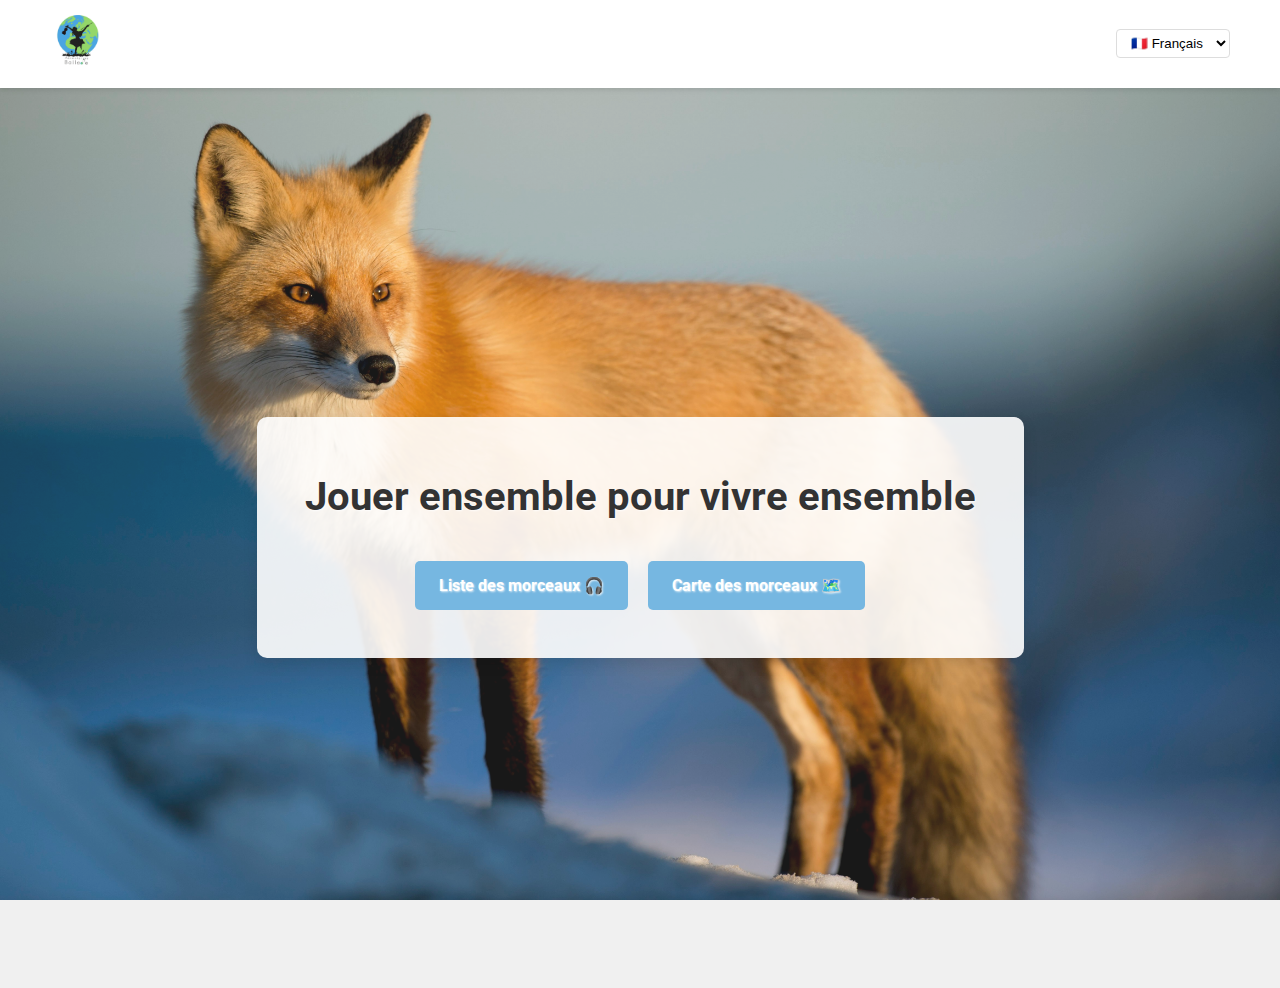
==== commit 342d553a: "Update index.html" ====
--- a/index.html
+++ b/index.html
@@ -26,14 +26,14 @@
 
     <main>
         <div class="hero-section">
-            <div class="hero-content">
-                <h1>Jouer ensemble pour vivre ensemble</h1>
-                <div class="cta-buttons">
-                    <a href="tracks.html" class="cta-button">Liste des morceaux 🎧</a>
-                    <a href="map.html" class="cta-button">Carte des morceaux 🗺️</a>
-                </div>
-            </div>
-        </div>
+  <div class="hero-content">
+    <h1>Jouer ensemble pour vivre ensemble</h1>
+    <div class="cta-buttons">
+      <a href="tracks.html" class="cta-button">Liste des morceaux 🎧</a>
+      <a href="map.html" class="cta-button">Carte des morceaux 🗺️</a>
+    </div>
+  </div>
+</div>
     </main>
 
     <script src="lang.js"></script>
--- a/style.css
+++ b/style.css
@@ -1,487 +1,252 @@
-/* Variables globales */
+/* ============================================= */
+/* VARIABLES GLOBALES & RESET */
+/* ============================================= */
 :root {
+  /* Couleurs */
   --primary-color: #ffcc00;
   --secondary-color: #ff6600;
   --accent-color: #ff0000;
+  --primary-blue: #76b7e1;
+  --text-color: #333;
+  --background-color: #f0f0f0;
   --dark-bg: rgba(0, 0, 0, 0.8);
-  --gradient-bg: linear-gradient(45deg, #0f0c29, #302b63, #24243e);
+  
+  /* Effets */
   --box-shadow: 0px 0px 15px rgba(255, 204, 0, 0.5);
   --border: 3px solid var(--primary-color);
-  --main-bg-color: #1e3a5f; /* Nouvelle couleur de fond (bleu marine) remplaçant le noir */
-}
-
-/* Base */
-body {
-  font-family: 'Press Start 2P', cursive;
-  background: var(--main-bg-color);
-  color: white;
-  text-align: center;
+  --gradient-bg: linear-gradient(45deg, #0f0c29, #302b63, #24243e);
+}
+
+/* Reset & Base */
+* {
+  box-sizing: border-box;
   margin: 0;
   padding: 0;
 }
 
-/* Logo réduit */
+body {
+  font-family: 'Roboto', sans-serif;
+  color: var(--text-color);
+  background-color: var(--background-color);
+  line-height: 1.6;
+}
+
+/* ============================================= */
+/* STRUCTURE PRINCIPALE */
+/* ============================================= */
+header {
+  display: flex;
+  justify-content: space-between;
+  align-items: center;
+  padding: 15px 50px;
+  background-color: white;
+  box-shadow: 0 2px 5px rgba(0,0,0,0.1);
+}
+
+main {
+  min-height: calc(100vh - 80px);
+  position: relative;
+}
+
+/* ============================================= */
+/* COMPOSANTS */
+/* ============================================= */
+
+/* Logo */
 .logo-container img {
-  max-width: 40px; /* Logo beaucoup plus petit */
-  height: auto;
-  margin: 10px;
+  max-height: 50px;
+  transition: transform 0.3s;
+}
+
+.logo-container img:hover {
+  transform: scale(1.05);
 }
 
 /* Navigation */
-nav {
-  background: rgba(0, 0, 0, 0.4); /* Fond semi-transparent */
-  padding: 10px 0;
-}
-
 nav ul {
+  display: flex;
   list-style: none;
-  padding: 0;
-  margin: 0;
+  gap: 20px;
+}
+
+nav ul li a {
+  text-decoration: none;
+  color: var(--text-color);
+  font-weight: 500;
+  padding: 8px 12px;
+  border-radius: 5px;
+  transition: all 0.3s;
+}
+
+nav ul li a:hover {
+  color: var(--primary-blue);
+  background-color: rgba(118, 183, 225, 0.1);
+}
+
+/* Sélecteur de langue */
+#language-select {
+  border: 1px solid #ddd;
+  padding: 5px 10px;
+  border-radius: 4px;
+  background-color: white;
+  cursor: pointer;
+}
+
+/* Hero Section */
+.hero-section {
+  position: relative;
+  height: 100vh;
+  display: flex;
+  align-items: center;
+  justify-content: center;
+}
+
+.background-image {
+  position: absolute;
+  top: 0;
+  left: 0;
+  width: 100%;
+  height: 100%;
+  object-fit: cover;
+  z-index: -1;
+  opacity: 0.9;
+}
+
+.hero-content {
+  background: rgba(255, 255, 255, 0.9);
+  padding: 3rem;
+  border-radius: 10px;
+  text-align: center;
+  max-width: 800px;
+  box-shadow: 0 5px 15px rgba(0,0,0,0.1);
+}
+
+.hero-content h1 {
+  font-size: 2.5rem;
+  margin-bottom: 1.5rem;
+  color: var(--text-color);
+}
+
+/* Boutons CTA */
+.cta-buttons {
   display: flex;
   justify-content: center;
   gap: 20px;
-}
-
-nav ul li {
-  display: inline;
-}
-
-nav ul li a {
+  margin-top: 2rem;
+}
+
+.cta-button {
+  display: inline-block;
+  padding: 12px 24px;
+  background-color: var(--primary-blue);
   color: white;
   text-decoration: none;
-  font-size: 16px;
-  padding: 8px 12px;
-  transition: 0.3s;
-}
-
-nav ul li a:hover {
-  background: var(--primary-color);
-  color: #222;
   border-radius: 5px;
-}
-
-/* Header */
-header {
-  display: flex;
-  align-items: center;
-  justify-content: space-between;
-  background-color: var(--dark-bg);
-  padding: 8px 15px;
-  border-bottom: 3px solid var(--primary-color);
-  box-shadow: 0px 3px 8px rgba(255, 204, 0, 0.5);
-}
-
-#title {
-  flex-grow: 1;
-  font-size: 1.3em;
-  text-shadow: 2px 2px 4px rgba(255, 204, 0, 0.8);
-}
-
-/* Conteneurs */
-#library, #player {
-  margin: 25px auto;
-  background: var(--dark-bg);
-  padding: 15px;
-  border-radius: 10px;
-  box-shadow: var(--box-shadow);
-  border: var(--border);
-}
-
-#library {
+  font-weight: bold;
+  transition: all 0.3s;
+}
+
+.cta-button:hover {
+  background-color: #5a9ec7;
+  transform: translateY(-2px);
+}
+
+/* ============================================= */
+/* SECTIONS SPÉCIFIQUES */
+/* ============================================= */
+
+/* Section Carte */
+#map-container {
+  margin: 2rem auto;
   width: 90%;
-  max-width: 60px;
-}
-
-#player {
-  width: 80%;
-  max-width: 40px;
-}
-
-/* Sélecteur de langue */
-#language-selector {
-  font-size: 14px;
-  padding: 4px;
-  border-radius: 5px;
+  max-width: 800px;
+  padding: 20px;
+  background: rgba(255, 255, 255, 0.9);
+  border-radius: 12px;
+  box-shadow: 0 5px 15px rgba(0,0,0,0.1);
+}
+
+#map {
+  height: 450px;
+  width: 100%;
+  border-radius: 8px;
   border: 1px solid #ddd;
-  cursor: pointer;
-}
-
-/* Bannière d'accueil */
-.welcome-banner {
-  background: linear-gradient(to right, rgba(30, 58, 95, 0.7), rgba(30, 58, 95, 0.9));
-  padding: 20px;
-  border-top: 2px solid var(--primary-color);
-  border-bottom: 2px solid var(--primary-color);
-}
-/* 🗺️ Carte interactive */
-#map-container {
-    margin: 30px auto;
-    width: 90%;
-    max-width: 800px;
-    padding: 10px;
-    background: rgba(0, 0, 0, 0.6);
-    border-radius: 12px;
-    box-shadow: 0px 0px 15px rgba(255, 204, 0, 0.5);
-    border: 2px solid #ffcc00;
-}
-
-#map {
-    height: 450px;
-    width: 100%;
-    border-radius: 8px;
-    border: 1px solid #ffcc00;
-}
-
-/* Styles pour les marqueurs de la carte */
-.map-marker {
-    color: #ffcc00;
-    font-size: 1em;
-    font-weight: bold;
-}
-
-.map-popup {
-    max-width: 250px;
-    padding: 10px;
-    background: rgba(0, 0, 0, 0.8);
-    color: white;
-    border-radius: 5px;
-    font-size: 0.9em;
-}
-
-.map-popup img {
-    max-width: 100%;
-    border-radius: 5px;
-    margin-bottom: 8px;
-}
-
-/* Contrôles de la carte */
-.map-controls {
-    margin-top: 10px;
-    display: flex;
-    justify-content: center;
-    gap: 10px;
-}
-
-.map-controls button {
-    background: linear-gradient(45deg, #ffcc00, #ff6600);
-    border: 1px solid white;
-    color: black;
-    padding: 8px 12px;
-    cursor: pointer;
-    font-size: 0.8em;
-    border-radius: 5px;
-    font-weight: bold;
-    transition: 0.3s;
-}
-
-.map-controls button:hover {
-    background: linear-gradient(45deg, #ff6600, #ff0000);
-    transform: scale(1.05);
-}
-
-/* Style pour la légende de la carte */
-.map-legend {
-    background: rgba(0, 0, 0, 0.7);
-    padding: 10px;
-    border-radius: 5px;
-    margin-top: 10px;
-    display: flex;
+}
+
+/* Section PDF */
+.pdf-section {
+  margin: 2rem auto;
+  padding: 2rem;
+  background: white;
+  border-radius: 8px;
+  box-shadow: 0 5px 15px rgba(0,0,0,0.1);
+  max-width: 800px;
+}
+
+/* ============================================= */
+/* RESPONSIVE */
+/* ============================================= */
+@media (max-width: 768px) {
+  header {
+    flex-direction: column;
+    padding: 15px;
+  }
+
+  nav ul {
+    margin-top: 15px;
     flex-wrap: wrap;
     justify-content: center;
+  }
+
+  .hero-content h1 {
+    font-size: 1.8rem;
+  }
+
+  .cta-buttons {
+    flex-direction: column;
     gap: 10px;
-}
-
-.legend-item {
-    display: flex;
-    align-items: center;
-    margin-right: 15px;
-}
-
-.legend-color {
-    width: 15px;
-    height: 15px;
-    margin-right: 5px;
-    border-radius: 3px;
-}
-
-/* Responsive pour la carte */
-@media (max-width: 768px) {
-    #map {
-        height: 350px;
-    }
-    
-    .map-controls {
-        flex-direction: column;
-        align-items: center;
-    }
-}
-/* Section des partitions PDF */
-.pdf-section {
-    margin-top: 20px;
-    padding: 15px;
-    background: #f8f9fa;
-    border-radius: 8px;
-    box-shadow: 0 4px 6px rgba(0, 0, 0, 0.1);
-    text-align: center;
-}
-
-/* Titre de la section PDF */
-.pdf-section h2 {
-    color: #333;
-    font-size: 20px;
-    margin-bottom: 10px;
-}
-
-/* Conteneur du PDF */
-iframe#pdf-viewer {
-    width: 100%;
-    height: 600px;
-    border: none;
-    background: #fff;
-    box-shadow: 0 2px 10px rgba(0, 0, 0, 0.2);
-    border-radius: 5px;
-}
-
-/* Style pour le bouton de téléchargement */
-#downloadPDF {
-    display: inline-block;
-    margin-top: 15px;
-    padding: 10px 15px;
-    background: #007bff;
-    color: white;
-    text-decoration: none;
-    border-radius: 5px;
-    font-weight: bold;
-    transition: 0.3s;
-}
-
-#downloadPDF:hover {
-    background: #0056b3;
-}
-:root {
-    --primary-blue: #76b7e1;
-    --text-color: #333;
-    --background-color: #f0f0f0;
-}
-
-body {
-    font-family: 'Roboto', sans-serif;
-    margin: 0;
-    padding: 0;
-    background-color: var(--background-color);
-    color: var(--text-color);
-}
-
-header {
-    display: flex;
-    justify-content: space-between;
-    align-items: center;
-    padding: 15px 50px;
-    background-color: white;
-    box-shadow: 0 2px 5px rgba(0,0,0,0.1);
-}
-
-.logo-container img {
-    max-height: 50px;
-}
-
-nav ul {
-    display: flex;
-    list-style: none;
-    gap: 20px;
-}
-
-nav ul li a {
-    text-decoration: none;
-    color: var(--text-color);
-    font-weight: 500;
-    transition: color 0.3s;
-}
-
-nav ul li a:hover {
-    color: var(--primary-blue);
-}
-
-#language-select {
-    border: 1px solid #ddd;
-    padding: 5px;
-    border-radius: 4px;
-}
-
-.hero-section {
-    position: relative;
-    height: calc(100vh - 80px);
-    display: flex;
-    flex-direction: column;
-}
-
-.hero-illustration {
-    position: absolute;
-    top: 0;
-    left: 0;
-    width: 100%;
-    height: 100%;
-    z-index: 1;
-    overflow: hidden;
-}
-
-.background-houses {
-    position: absolute;
-    top: 0;
-    left: 0;
-    width: 100%;
-    height: 100%;
-    background: url('background-houses.png') no-repeat center center;
-    background-size: cover;
-    opacity: 0.5;
-}
-
-.musicians {
-    position: absolute;
-    bottom: 0;
-    left: 0;
-    width: 100%;
-    height: 50%;
-    display: flex;
-    justify-content: center;
-    align-items: flex-end;
-}
-
-.musician-grid {
-    display: flex;
-    justify-content: center;
-    align-items: flex-end;
-    gap: 20px;
-    width: 100%;
-    height: 100%;
-    background: url('musicians-silhouettes.png') no-repeat bottom center;
-    background-size: contain;
-}
-
-.decorative-elements {
-    position: absolute;
-}
-
-.bird {
-    position: absolute;
-    top: 50px;
-    right: 50px;
-    width: 100px;
-    height: 100px;
-    background: url('bird.png') no-repeat;
-    background-size: contain;
-}
-
-.tree {
-    position: absolute;
-    bottom: 50px;
-    right: 50px;
-    width: 200px;
-    height: 300px;
-    background: url('tree.png') no-repeat;
-    background-size: contain;
-}
-
-.wagon {
-    position: absolute;
-    bottom: 50px;
-    left: 50px;
-    width: 150px;
-    height: 100px;
-    background: url('wagon.png') no-repeat;
-    background-size: contain;
-}
+  }
+
+  #map {
+    height: 350px;
+  }
+}
+
+@media (max-width: 480px) {
+  .hero-content {
+    padding: 2rem 1rem;
+  }
+  
+  .hero-content h1 {
+    font-size: 1.5rem;
+  }
+}
+/* Ajoutez ceci à votre fichier style.css */
 
 .hero-content {
-    position: relative;
-    z-index: 10;
-    text-align: center;
-    padding-top: 50px;
-}
-
-.hero-content h1 {
-    font-size: 2.5rem;
-    color: var(--text-color);
-    margin-bottom: 30px;
-}
-
-.cta-buttons {
-    display: flex;
-    justify-content: center;
-    gap: 20px;
-}
-
-.cta-button {
-    text-decoration: none;
-    padding: 12px 24px;
-    background-color: var(--primary-blue);
-    color: white;
-    border-radius: 5px;
-    font-weight: bold;
-    transition: background-color 0.3s;
-}
-
-.cta-button:hover {
-    background-color: darken(var(--primary-blue), 10%);
-}
-
-@media (max-width: 768px) {
-    header {
-        flex-direction: column;
-        padding: 15px;
-    }
-
-    nav ul {
-        margin-top: 15px;
-    }
-
-    .hero-content h1 {
-        font-size: 1.8rem;
-    }
-
-    .cta-buttons {
-        flex-direction: column;
-    }
-}
-.hero-section {
-    position: relative;
-    height: calc(100vh - 80px);
-    display: flex;
-    flex-direction: column;
-}
-
-.hero-illustration {
-    position: absolute;
-    top: 0;
-    left: 0;
-    width: 100%;
-    height: 100%;
-    z-index: 1;
-    overflow: hidden;
-    filter: contrast(1.2) brightness(0.9); /* Augmente le contraste et réduit la luminosité */
-}
-
-.background-houses {
-    position: absolute;
-    top: 0;
-    left: 0;
-    width: 100%;
-    height: 100%;
-    background: url('background-houses.png') no-repeat center center;
-    background-size: cover;
-    opacity: 0.7; /* Rend l’image plus visible */
-}
-.hero-illustration {
-    position: absolute;
-    top: 0;
-    left: 0;
-    width: 100%;
-    height: 100%;
-    z-index: 1;
-    overflow: hidden;
-    background: url('background-houses.png') no-repeat center center;
-    background-size: cover;
-    opacity: 1; /* Assurer une opacité totale */
-    filter: none; /* Désactiver tout éclaircissement inutile */
-}
-
+  background: 
+    /* Couche semi-transparente blanche pour lisibilité */
+    rgba(255, 255, 255, 0.85),
+    /* Votre image de fond */
+    url('renard.jpg') center/cover no-repeat;
+  
+  padding: 3rem;
+  border-radius: 10px;
+  text-align: center;
+  max-width: 800px;
+  margin: 0 auto;
+  box-shadow: 0 5px 15px rgba(0,0,0,0.1);
+  
+  /* Pour que le texte reste lisible */
+  color: #333; /* Couleur de texte sombre */
+  text-shadow: 1px 1px 2px rgba(255,255,255,0.8); /* Ombre légère pour contraste */
+}
+
+/* Version alternative avec fond coloré semi-transparent */
+/*
+.hero-content {
+  background: 
+    linear-gradient(rgba(255, 255, 255, 0.9), rgba(255, 255, 255, 0.9)),
+    url('image.png') center/cover no-repeat;
+}
+*/
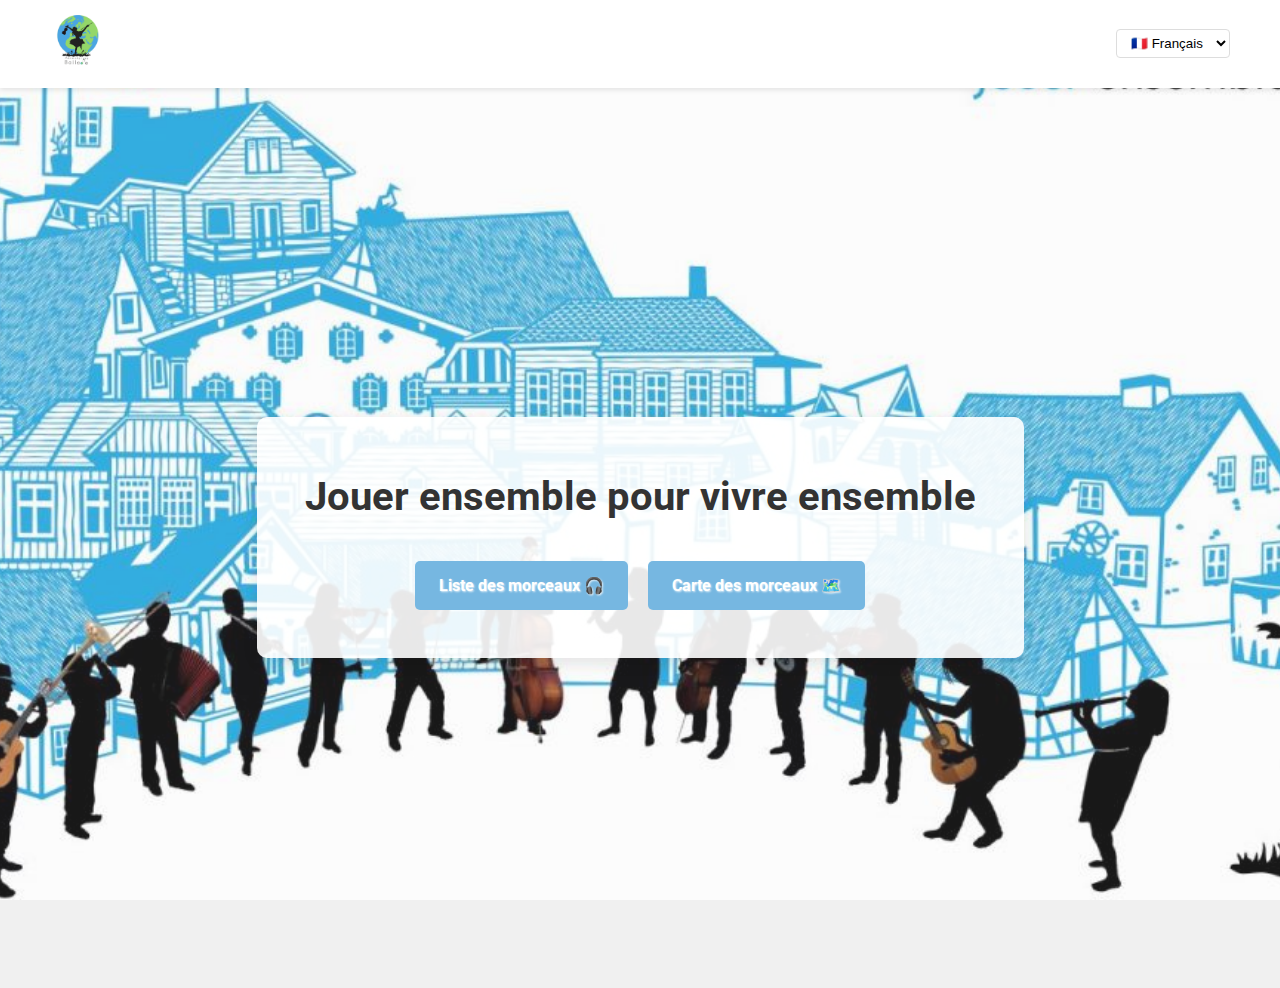
==== commit 30080be1: "Update index.html" ====
--- a/index.html
+++ b/index.html
@@ -9,7 +9,7 @@
 </head>
 <body>
     <!-- Image de fond -->
-    <img src="renard.jpg" alt="Fond musical" class="background-image">
+    <img src="image_ballade1.jpg" alt="Fond musical" class="background-image">
 
     <header>
         <div class="logo-container">
